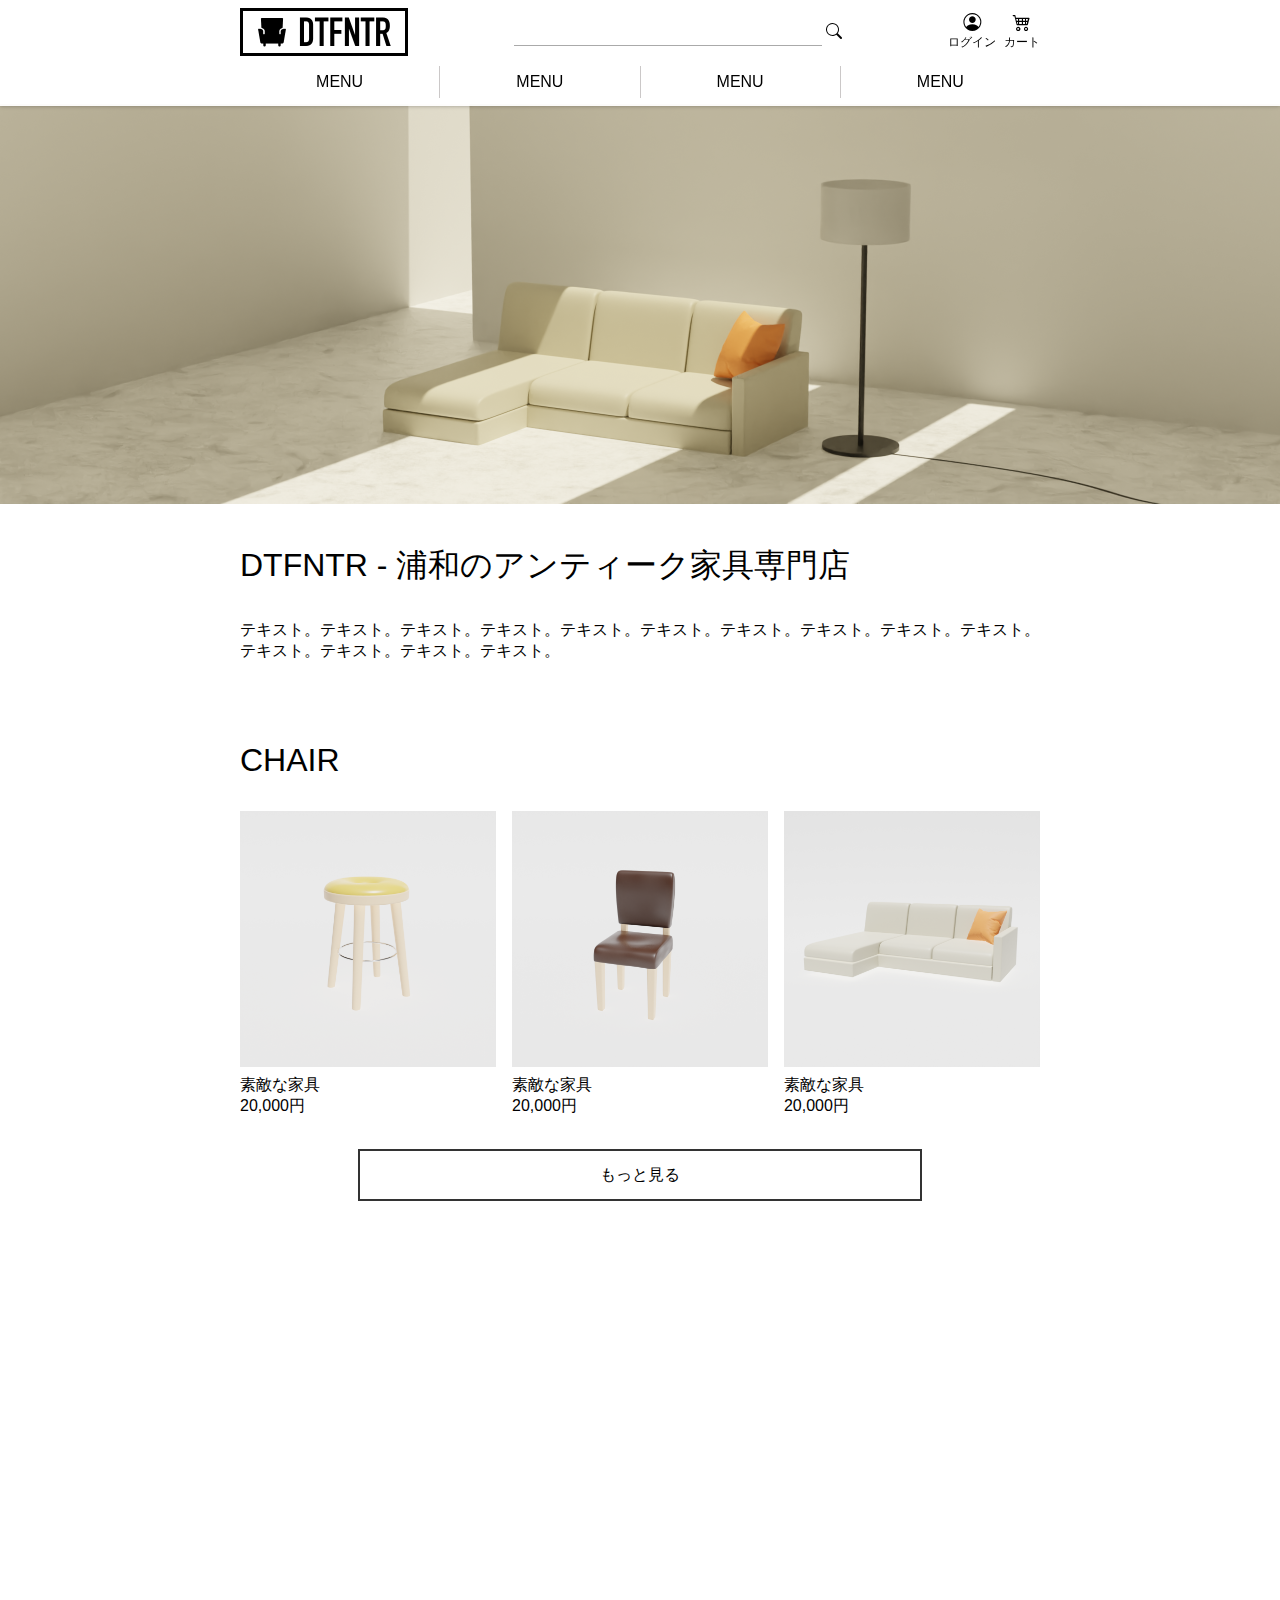
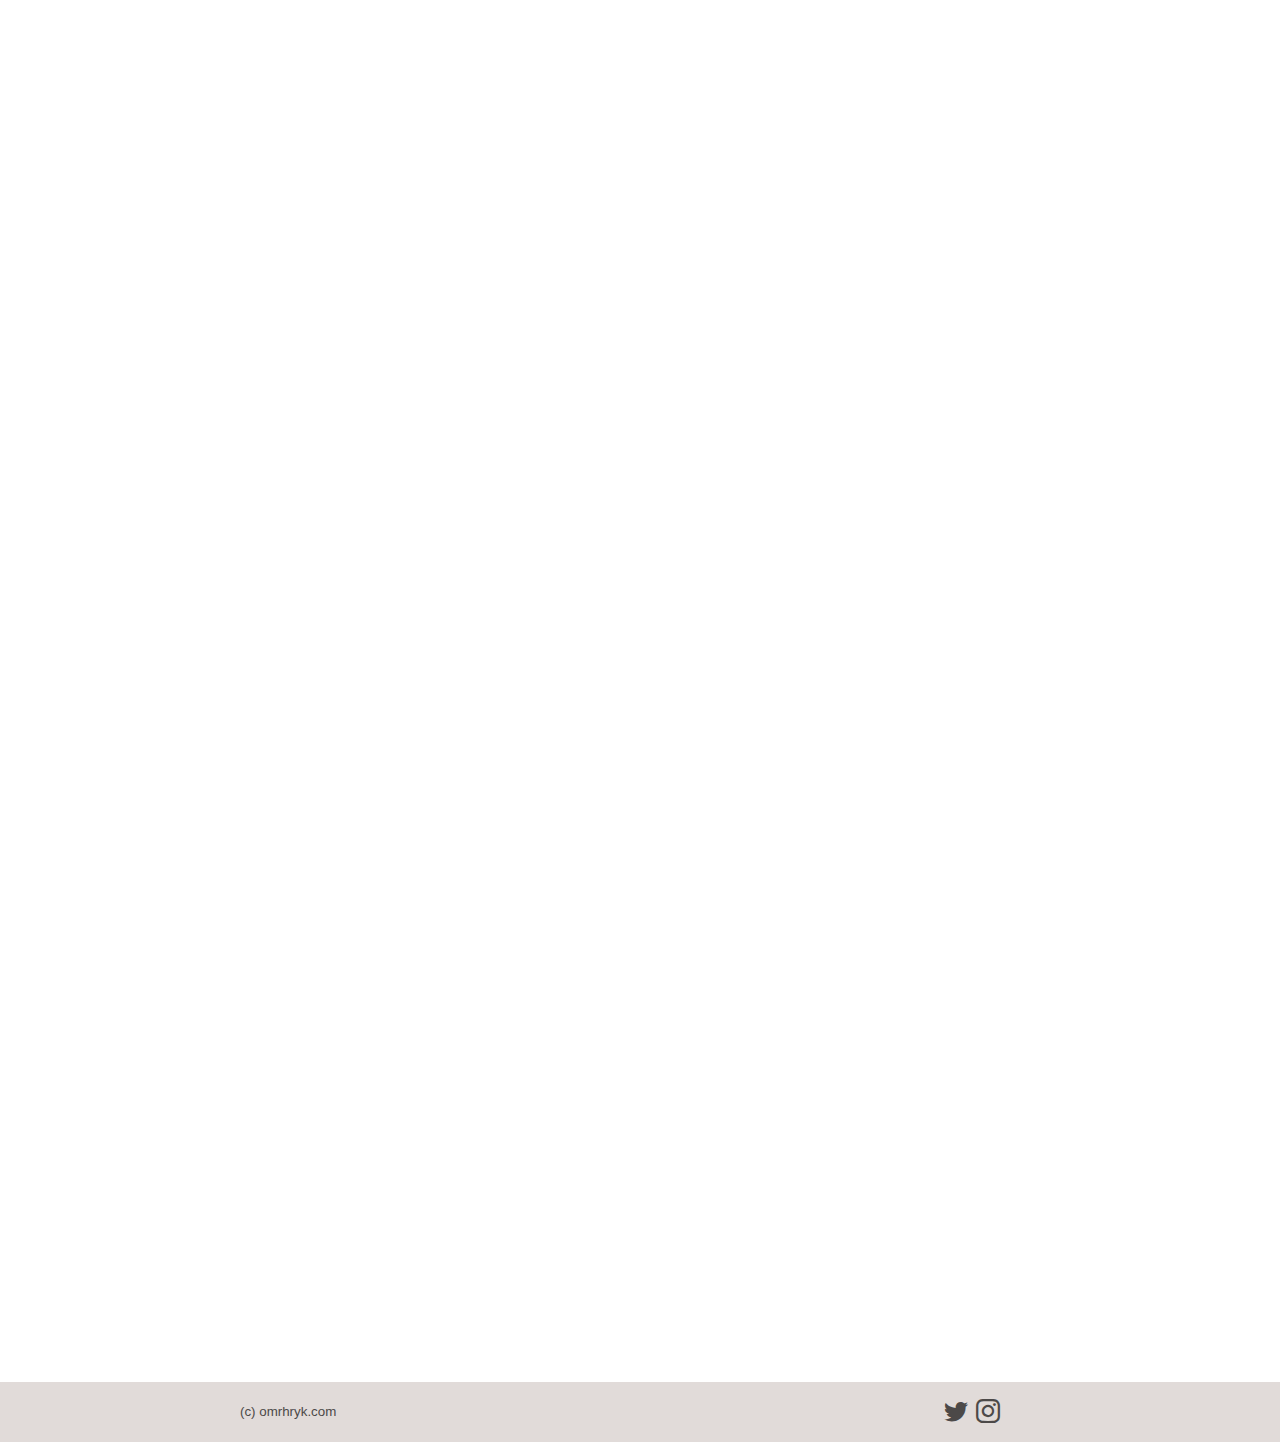
==== index.html @ 19f3b746 "再度やり直し" ====
<!DOCTYPE html>
<html lang="ja">
<head>
  <meta charset="UTF-8">
  <meta http-equiv="X-UA-Compatible" content="IE=edge">
  <meta name="viewport" content="width=device-width, initial-scale=1.0">
  <title>DTFNTR - 浦和のアンティーク家具専門店</title>
  <link rel="icon" href="img/favicon.png">
  <link rel="stylesheet" href="https://cdn.jsdelivr.net/npm/bootstrap-icons@1.5.0/font/bootstrap-icons.css">
  <link rel="stylesheet" href="css/style.css">
</head>
<body>
  <header class="scrolled">
    <div class="container">
      <a href="index.html">
        <h1>
          <img 
            src="img/logo.png" 
            alt="DTFNTR"
            width="168"
            height="48"
            class="pc">
            <img 
            src="img/logo_dark.png" 
            alt="DTFNTR"
            width="168"
            height="48"
            class="sp">
        </h1>
      </a>
      <form action="">
        <input type="text" name="" id="">
        <button><i class="bi bi-search"></i></button>
      </form>
      <nav>
        <ul>
          <li>
            <a href="#">
              <i class="bi bi-person-circle"></i>
              ログイン
            </a>
          </li>
          <li>
            <a href="#">
              <i class="bi bi-cart4"></i>
              カート
            </a>
          </li>
          <li class="sp-menu">
            <a href="#">
              <i class="bi bi-list" id="open"></i>
            </a>
          </li>
        </ul>
      </nav>
    </div>
    <div class="container">
    <ul class="pc-menu">
      <li><a href="#">MENU</a></li>
      <li><a href="#">MENU</a></li>
      <li><a href="#">MENU</a></li>
      <li><a href="#">MENU</a></li>
    </ul>
  </div>
  </header>
  <div class="overlay">
    <i class="bi bi-x" id="close"></i>
    <nav>
      <ul>
        <li><a href="#">MENU</a></li>
        <li><a href="#">MENU</a></li>
        <li><a href="#">MENU</a></li>
        <li><a href="#">MENU</a></li>
      </ul>
    </nav>
  </div>
  <div id="target"></div>
  <section class="hero">
    <img src="img/hero1.png" alt="素敵なソファ" class="current">
    <img src="img/hero2.png" alt="素敵な黒いチェア">
    <img src="img/hero3.png" alt="素敵な2つのチェア">
  </section>

  <section class="products animate">
    <div class="container">
      <h1>DTFNTR - 浦和のアンティーク家具専門店</h1>
      <p class="desc">テキスト。テキスト。テキスト。テキスト。テキスト。テキスト。テキスト。テキスト。テキスト。テキスト。テキスト。テキスト。テキスト。テキスト。</p>
  </section>

  <section class="products animate slide-from-left">
    <div class="container">
      <h1>CHAIR</h1>
      <ul>
        <li>
          <a href="#">
            <img src="img/pic1.png" alt="素敵な家具">
            <h2>素敵な家具</h2>
            <p>20,000円</p>
          </a>
        </li>
        <li>
          <a href="#">
            <img src="img/pic2.png" alt="素敵な家具">
            <h2>素敵な家具</h2>
            <p>20,000円</p>
          </a>
        </li>
        <li>
          <a href="#">
            <img src="img/pic4.png" alt="素敵な家具">
            <h2>素敵な家具</h2>
            <p>20,000円</p>
          </a>
        </li>
      </ul>
      <a href="#" class="more">もっと見る</a>
    </div>
  </section>

  <section class="products animate slide-from-right">
    <div class="container">
      <h1>LIGHT</h1>
      <ul>
        <li>
          <a href="#">
            <img src="img/pic3.png" alt="素敵な家具">
            <h2>素敵な家具</h2>
            <p>20,000円</p>
          </a>
        </li>
      </ul>
      <a href="#" class="more">もっと見る</a>
    </div>
  </section>

  <section class="products animate slide-from-left">
    <div class="container">
      <h1>DESK</h1>
      <ul>
        <li>
          <a href="#">
            <img src="img/pic5.png" alt="素敵な家具">
            <h2>素敵な家具</h2>
            <p>20,000円</p>
          </a>
        </li>
      </ul>
      <a href="#" class="more">もっと見る</a>
    </div>
  </section>

  <section class="products animate slide-from-left">
    <div class="container">
      <h1>FAQ</h1>
      <dl>
        <div>
          <dt>質問です</dt>
          <dd>回答です。回答です。回答です。回答です。回答です。回答です。回答です。回答です。回答です。回答です。回答です。回答です。回答です。</dd>
        </div>
        <div>
          <dt>質問です</dt>
          <dd>回答です。回答です。回答です。回答です。回答です。回答です。回答です。回答です。回答です。回答です。回答です。回答です。回答です。</dd>
        </div>
        <div>
          <dt>質問です</dt>
          <dd>回答です。回答です。回答です。回答です。回答です。回答です。回答です。回答です。回答です。回答です。回答です。回答です。回答です。</dd>
        </div>
      </dl>
    </div>
  </section>

  <section class="products animate voices">
        <div class="container">
          <h1>Customer's Voice</h1>
          <div class="user">
            <div class="comment">
            <p>素晴らしいアプリでした。素晴らしいアプリでした。素晴らしいアプリでした。素晴らしいアプリでした。素晴らしいアプリでした。素晴らしいアプリでした。</p>
            <footer class="v_footer">
              <img src="img/user1.png" alt="アイコン" width="40" height="40">
            <p>会社員（32）</p>
          </footer>
          </div>
          <div class="animate comment delay">
            <p>素晴らしいアプリでした。</p>
            <footer class="v_footer">
              <img src="img/user2.png" alt="アイコン" width="40" height="40">
            <p>学生（21）</p>
          </footer>
        </div>
        <div class="animate comment delay-more">
            <p>素晴らしいアプリでした。素晴らしいアプリでした。素晴らしいアプリでした。素晴らしいアプリでした。</p>
            <footer class="v_footer">
              <img src="img/user3.png" alt="アイコン" width="40" height="40">
            <p>犬（4）</p>
          </footer>
          </div>
        </div>
    </div>
  </section>

  <footer>
    <div class="container">
      <small>(c) omrhryk.com</small>
      <ul>
        <li><a href="#"><i class="bi bi-twitter"></i></a></li>
        <li><a href="#"><i class="bi bi-instagram"></i></a></li>
      </ul>
    </div>
  </footer>
  <a href="#" id="to_top"><i class="bi bi-chevron-double-up"></i></a>
  <script src="js/main.js"></script>
</body>
</html>
---- css/style.css ----
/* common */
body {
  margin: 0;
  font-family: Arial, Helvetica, sans-serif;
  color: #000;
  background:#fff;
}

h1,
h2 {
  margin: 0;
  font-weight: normal;
}

h1 .pc{
  display:block;
}

h1 .sp{
  display:none;
}

p {
  margin: 0;
}

img {
  vertical-align: bottom;
}

.container {
  margin: 0 16px;
  /* outline: 2px solid red; */
}

ul {
  list-style: none;
  margin: 0;
  padding: 0;
}

a {
  text-decoration: none;
  color: inherit;
  transition: opacity .3s;
}

a:hover {
  opacity: .5;
}

.animate{
  opacity: 0;
  transform: translateY(40px);
  transition: opacity .5s, transform .5s;
}

.animate.appear{
  opacity: 1;
  transform: none;
}

/*FAQ DTFNTRの説明*/
dl, .desc{
  margin: 32px 0 0 0;
}

dl > div{
  margin-bottom: 8px;
}

dt{
  padding: 8px;
  cursor: pointer;
  user-select: none;
  position: relative;
}

dt::before{
  content: 'Q.';
}

dt::after{
  content: '＋';
  position: absolute;
  top: 8px;
  right: 16px;
  transition: transform .3s;
}

dl > div.open dt::after{
  transform: rotate(45deg);
}

dd{
  padding: 8px;
  margin: 0;
  display: none;
}

dd::before{
  content: 'A.';
}

dl > div.open dd{
  display: block;
  animation: .3s fadeIn;
}

/*ユーザーの声*/
.voices .comment{
  background:#eee;
  padding: 16px;
  border-radius: 16px;
}

.voices .comment + .comment{
  margin-top: 16px;
}

.voices footer{
  display: flex;
  gap:8px;
  align-items: center;
}

.v_footer{
  background: #eee;
}

.v_footer p{
  color: #000;
}

/*トップへ戻るボタン*/
#to_top{
  position: fixed;
  bottom: 16px;
  right: 16px;
  opacity: 0;
}

#to_top.scrolled{
  opacity: 1;
}

#to_top i{
  font-size: 32px;
  color: #22577a;
}

/* header */
header {
  /* background: #eee; */
  padding: 8px 0;
  position: fixed;
  top: 0;
  width: 100%;
  z-index: 1;
}

header form{
  display: none;
}

header .container {
  display: flex;
  justify-content: space-between;
  align-items: center;
}

header ul {
  display: flex;
}

header nav li a {
  display: flex;
  flex-direction: column;
  font-size: 12px;
  text-align: center;
}

header li a i {
  font-size: 18px;
}

header li + li {
  margin-left: 8px;
}

header input,
header button{
  all:unset;
}

header input{
  border-bottom: 1px solid #aaa;
  padding: 4px;
  width: 300px;
}

header button{
  cursor: pointer;
}

header.scrolled {
  background-color:rgba(255, 255, 255, .95);
  box-shadow: 0 0 4px rgba(0, 0, 0, .3);
}

/* menu */
.pc-menu{
  display: flex;
  margin-top: 10px;
  width: 100%;
}
.pc-menu li{
  border-right:  rgb(203, 200, 200) 1px solid;
  width: calc(100% / 4);
  text-align: center;
  line-height: 32px;
  margin: 0;
  padding: 0;
}
.pc-menu li:last-child{
  border-right: none;
}
.pc-menu li a{
  font-size: 16px;
  display: block;
}

.overlay{
  position: fixed;
  top: 0;
  right: 0;
  bottom: 0;
  left: 0;
  background: rgba(255, 255, 255, 0.95);
  text-align: center;
  padding: 64px;
  opacity: 0;
  pointer-events: none;
  z-index: 2;
  transition: opacity .6s;
}

.overlay.show{
  opacity: 1;
  pointer-events: auto;
}

.overlay #close{
  position: absolute;
  top: 16px;
  right: 16px;
  font-size: 32px;
  cursor: pointer;
}

.overlay li{
  margin-top: 24px;
  opacity: 0;
  transform: translateY(16px);
  transition: opacity .3s, transform .3s;
}

.overlay.show li{
  opacity: 1;
  transform: none;
}

.overlay.show li:nth-child(1){
  transition-delay: .1s;
}

.overlay.show li:nth-child(2){
  transition-delay: .2s;
}

.overlay.show li:nth-child(3){
  transition-delay: .3s;
}

.overlay.show li:nth-child(4){
  transition-delay: .4s;
}

/* hero */
.hero{
  height: 400px;
  padding-top: 104px;
}

.hero img {
  width: 100%;
  height: 400px;
  object-fit: cover;
  position: absolute;
  opacity: 0;
  transition: opacity 1s;
}

.hero img.current{
  opacity: 1;
}

/* products */
.products {
  padding: 80px 0;
  opacity: 0;
  transform: translateY(20px); /*下から*/
  transition: opacity .5s, transform .5s;
}

/* 左から
.products.slide-from-left{
  transform: translateX(-40px);
}
右から
.products.slide-from-right{
  transform: translatex(40px);
} */

.products.appear{
  opacity: 1;
  transform: none;
}

.products ul{
  margin-top: 32px;
  display: flex;
  flex-wrap: wrap;
  gap: 16px;
}

.products .user{
  margin-top: 32px;
  display: flex;
  flex-wrap: nowrap;
  gap: 16px;
}

.products li{
  width: calc((100% - 16px) / 3);
  /* outline: 2px solid blue; */
}

.products li img {
  width: 100%;
}

.products li h2 {
  font-size: 16px;
  margin-top: 8px;
}

.products li a {
  display: block;
}

.products .more{
  display: block;
  width: 70%;
  line-height: 48px;
  border: 2px solid #333;
  text-align: center;
  margin: 32px auto 0;
}

/*footer*/
footer{
  background: #e1dbd9;
  padding: 16px 0;
  color: #4c4948;
}

footer .container{
  display: flex;
  justify-content: space-between;
  align-items: center;
}

foote small{
  font-size: 16px;
}

footer li i{
  font-size: 24px;
}

footer ul{
  display: flex;
  margin-right: 40px;
}

footer li + li{
  margin-left: 8px;
}

/* Dark Mode */
@media(prefers-color-scheme:dark){
  body,footer,header.scrolled,.container,.overlay{
    color: #fff;
    background: #000;
  }
  .comment{
    color: #000;
  }

  h1 .pc{
    display: none;
  }

  h1 .sp{
    display:block;
  }

  .user .comment{
    background: #000;
    border: #fff 2px solid;
  }
  
  .user p{
    color: #fff;
  }

  .v_footer{
    background: #000;
  }

  #to_top i{
    color: #fff;
  }
}

/*small screen*/
@media(max-width:599px){
  .sp-menu i{
    font-size: 32px;
  }

  .sp-menu #open.hide{
    color: #fff;
    }

  .hero{
    padding-top: 64px;
  }

  .pc-menu{
    display: none;
  }

  .products {
    padding: 24px 0;
  }
  
  .products li {
    width: calc((100% - 16px) / 2);
  }

  .voices .comment{
    margin-top: 0;
    margin-bottom: 16px;
  }

  .voices .user{
    display: block;
  }
}

/*mideum screen*/
@media(min-width:600px){
  /* body{
    background: pink;
  } */
  
  .sp-menu{
    display: none;
  }

  .products {
    padding: 40px 0;
  }
  
  .products li,.products .comment {
    width: calc((100% - 32px) / 3);
    display: flex;
    flex-direction: column;
    justify-content: space-between;
  }
  
  .voices .comment + .comment{
    margin-top: 0;
  }
}

/*large screen*/
@media(min-width:800px){
  /* body{
    background: skyblue;
  } */

  header form{
    display:block;
  }

  .container{
    width: calc(100% - 32px);
    margin: 0 auto;
    max-width: 800px;
  }

  .animate.delay {
    transition-delay: .3s;
  }

  .animate.delay-more {
    transition-delay: .6s;
  }
}

@keyframes fadeIn{
  0%{
    opacity: 0;
    transform: translateY(-10px);
  }

  100%{
    opacity: 1;
    transform: none;
  }
}
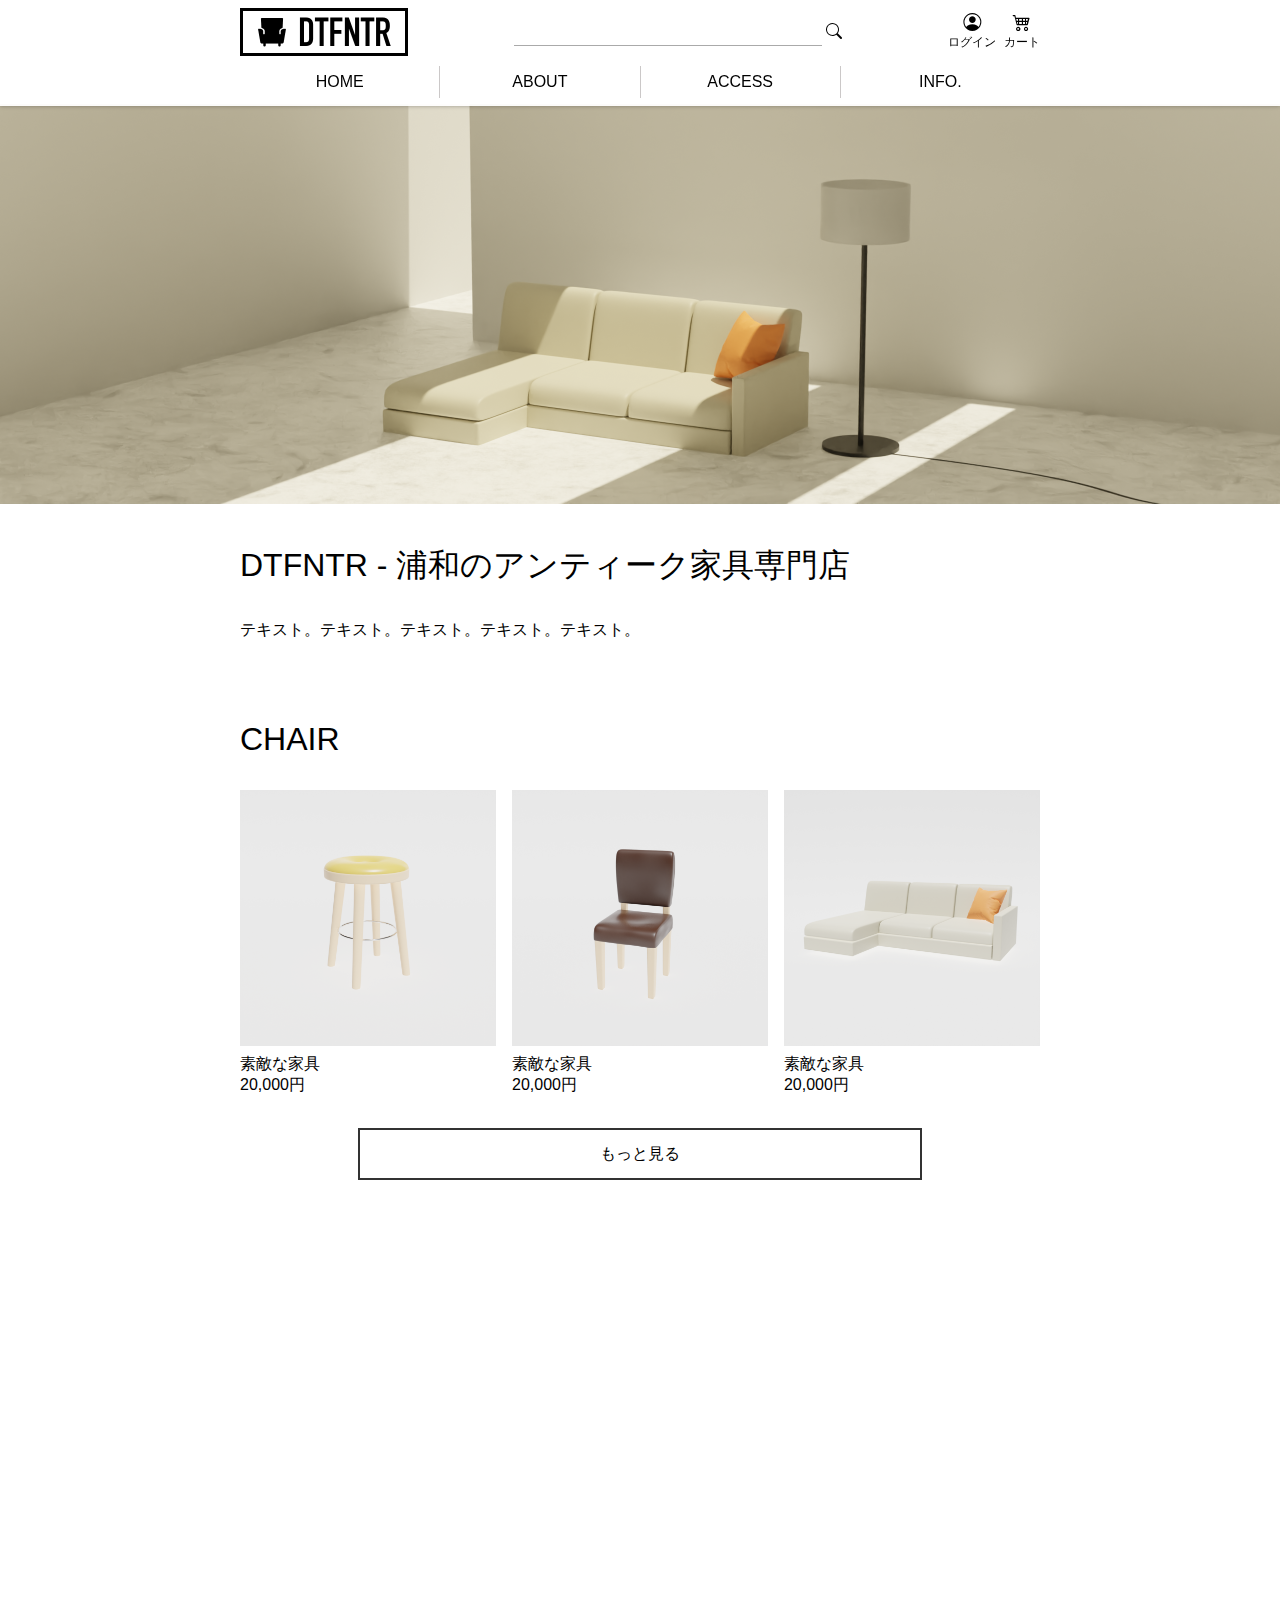
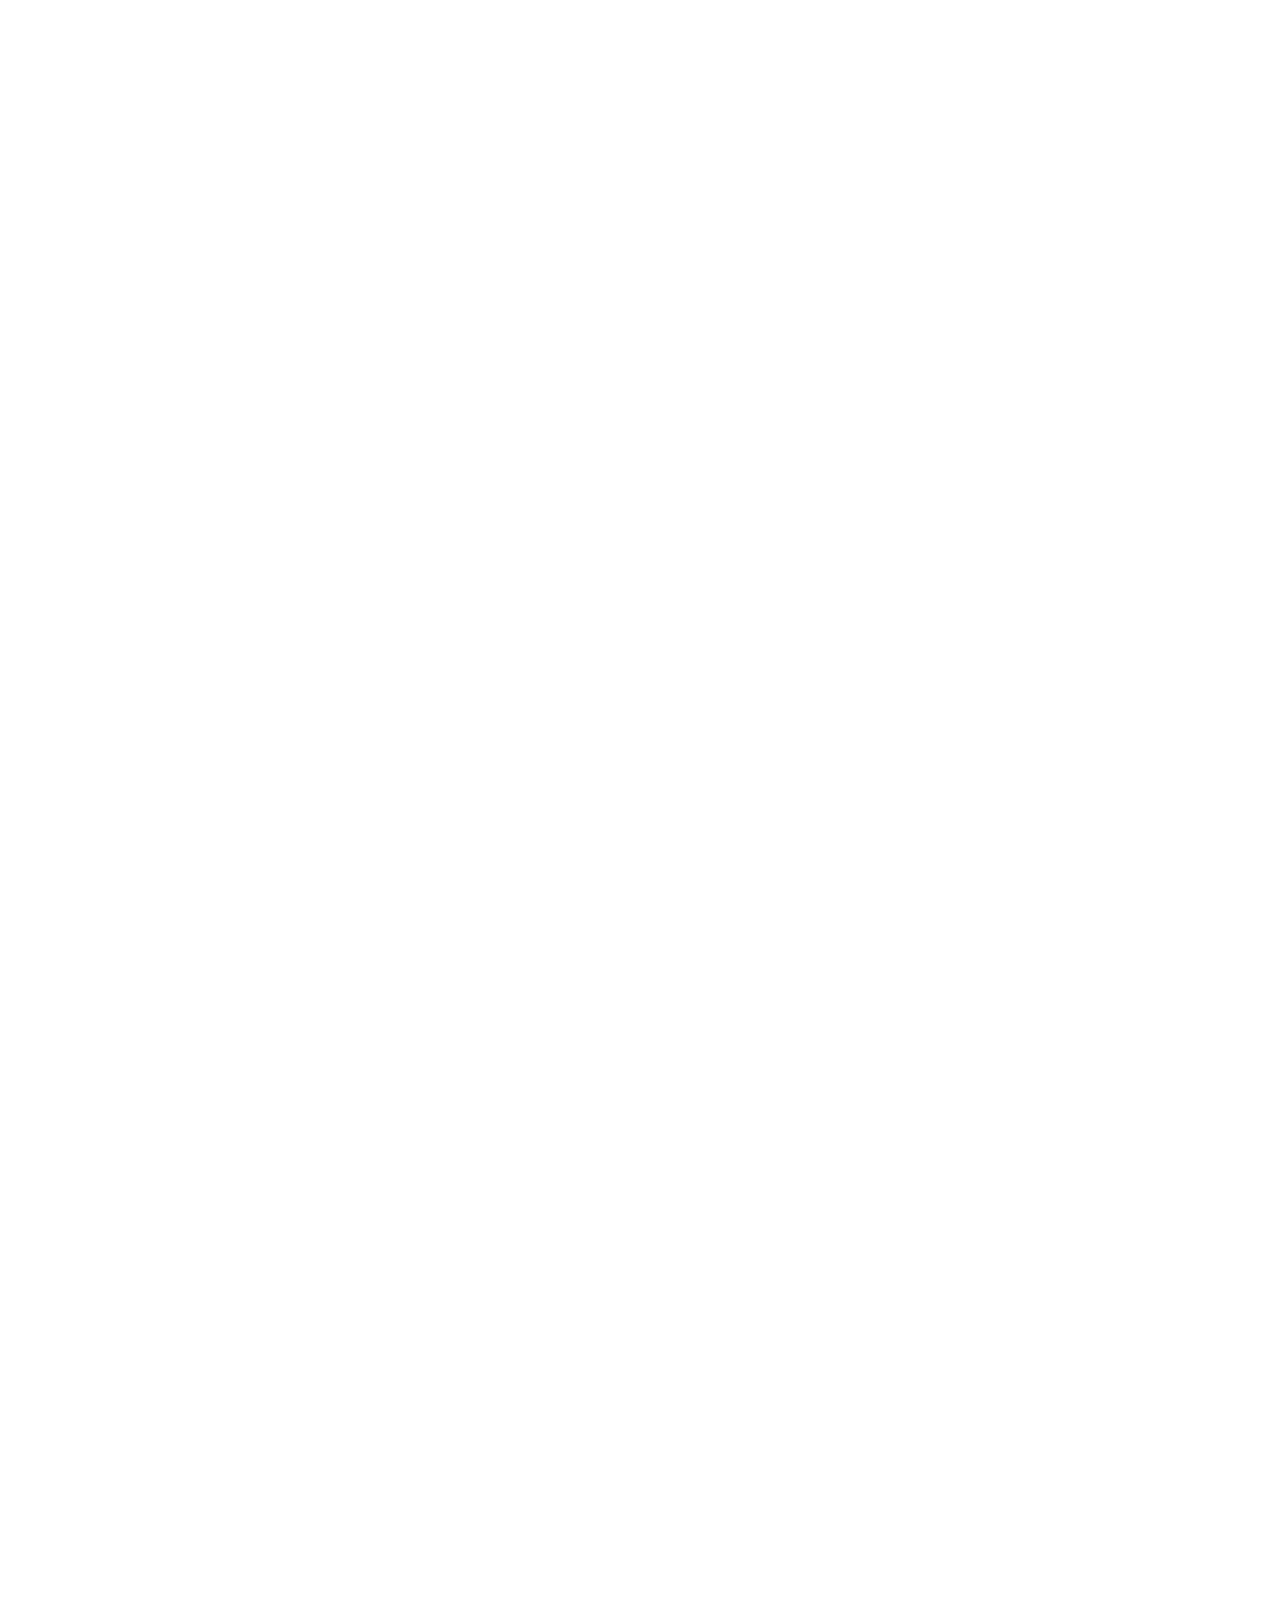
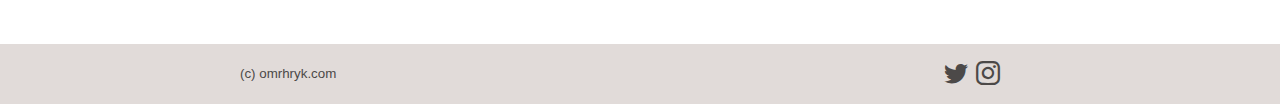
==== commit 8398083b: "リンク修正" ====
--- a/index.html
+++ b/index.html
@@ -12,7 +12,7 @@
 <body>
   <header class="scrolled">
     <div class="container">
-      <a href="index.html">
+      <a href="https://omurais.github.io/lessons/">
         <h1>
           <img 
             src="img/logo.png" 
@@ -56,10 +56,10 @@
     </div>
     <div class="container">
     <ul class="pc-menu">
-      <li><a href="#">MENU</a></li>
-      <li><a href="#">MENU</a></li>
-      <li><a href="#">MENU</a></li>
-      <li><a href="#">MENU</a></li>
+      <li><a href="#">HOME</a></li>
+      <li><a href="html/about.html">ABOUT</a></li>
+      <li><a href="access.html">ACCESS</a></li>
+      <li><a href="info.html">INFO.</a></li>
     </ul>
   </div>
   </header>
@@ -67,10 +67,10 @@
     <i class="bi bi-x" id="close"></i>
     <nav>
       <ul>
-        <li><a href="#">MENU</a></li>
-        <li><a href="#">MENU</a></li>
-        <li><a href="#">MENU</a></li>
-        <li><a href="#">MENU</a></li>
+        <li><a href="#">HOME</a></li>
+        <li><a href="html/about.html">ABOUT</a></li>
+        <li><a href="access.html">ACCESS</a></li>
+        <li><a href="info.html">INFO.</a></li>
       </ul>
     </nav>
   </div>
@@ -84,7 +84,7 @@
   <section class="products animate">
     <div class="container">
       <h1>DTFNTR - 浦和のアンティーク家具専門店</h1>
-      <p class="desc">テキスト。テキスト。テキスト。テキスト。テキスト。テキスト。テキスト。テキスト。テキスト。テキスト。テキスト。テキスト。テキスト。テキスト。</p>
+      <p class="desc">テキスト。テキスト。テキスト。テキスト。テキスト。</p>
   </section>
 
   <section class="products animate slide-from-left">
@@ -148,6 +148,53 @@
       <a href="#" class="more">もっと見る</a>
     </div>
   </section>
+  
+  <div class="container animate">
+    <ul class="menu">
+      <li><a href="#" class="active" data-id="about">サイトの概要</a></li>
+      <li><a href="#" data-id="service">サービス内容</a></li>
+      <li><a href="#" data-id="contact">お問い合わせ</a></li>
+    </ul>
+
+    <section class="content active" id="about">
+      サイトの概要。サイトの概要。サイトの概要。サイトの概要。サイトの概要。サイトの概要。サイトの概要。サイトの概要。サイトの概要。サイトの概要。サイトの概要。サイトの概要。
+    </section>
+    <section class="content" id="service">
+      サービス内容。サービス内容。サービス内容。サービス内容。サービス内容。サービス内容。サービス内容。サービス内容。サービス内容。サービス内容。サービス内容。サービス内容。
+    </section>
+    <section class="content" id="contact">
+      お問い合わせ。お問い合わせ。お問い合わせ。お問い合わせ。お問い合わせ。お問い合わせ。お問い合わせ。お問い合わせ。お問い合わせ。お問い合わせ。お問い合わせ。お問い合わせ。
+    </section>
+  </div>
+
+  <section class="products animate voices">
+    <div class="container">
+      <h1>Customer's Voice</h1>
+      <div class="user">
+        <div class="comment">
+        <p>素晴らしいアプリでした。素晴らしいアプリでした。素晴らしいアプリでした。素晴らしいアプリでした。素晴らしいアプリでした。素晴らしいアプリでした。</p>
+        <footer class="v_footer">
+          <img src="img/user1.png" alt="アイコン" width="40" height="40">
+        <p>会社員（32）</p>
+      </footer>
+      </div>
+      <div class="animate comment delay">
+        <p>素晴らしいアプリでした。</p>
+        <footer class="v_footer">
+          <img src="img/user2.png" alt="アイコン" width="40" height="40">
+        <p>学生（21）</p>
+      </footer>
+    </div>
+    <div class="animate comment delay-more">
+        <p>素晴らしいアプリでした。素晴らしいアプリでした。素晴らしいアプリでした。素晴らしいアプリでした。</p>
+        <footer class="v_footer">
+          <img src="img/user3.png" alt="アイコン" width="40" height="40">
+        <p>犬（4）</p>
+      </footer>
+      </div>
+    </div>
+</div>
+</section>
 
   <section class="products animate slide-from-left">
     <div class="container">
@@ -169,35 +216,6 @@
     </div>
   </section>
 
-  <section class="products animate voices">
-        <div class="container">
-          <h1>Customer's Voice</h1>
-          <div class="user">
-            <div class="comment">
-            <p>素晴らしいアプリでした。素晴らしいアプリでした。素晴らしいアプリでした。素晴らしいアプリでした。素晴らしいアプリでした。素晴らしいアプリでした。</p>
-            <footer class="v_footer">
-              <img src="img/user1.png" alt="アイコン" width="40" height="40">
-            <p>会社員（32）</p>
-          </footer>
-          </div>
-          <div class="animate comment delay">
-            <p>素晴らしいアプリでした。</p>
-            <footer class="v_footer">
-              <img src="img/user2.png" alt="アイコン" width="40" height="40">
-            <p>学生（21）</p>
-          </footer>
-        </div>
-        <div class="animate comment delay-more">
-            <p>素晴らしいアプリでした。素晴らしいアプリでした。素晴らしいアプリでした。素晴らしいアプリでした。</p>
-            <footer class="v_footer">
-              <img src="img/user3.png" alt="アイコン" width="40" height="40">
-            <p>犬（4）</p>
-          </footer>
-          </div>
-        </div>
-    </div>
-  </section>
-
   <footer>
     <div class="container">
       <small>(c) omrhryk.com</small>
@@ -209,5 +227,6 @@
   </footer>
   <a href="#" id="to_top"><i class="bi bi-chevron-double-up"></i></a>
   <script src="js/main.js"></script>
+  <script src="js/index.js"></script>
 </body>
 </html>--- a/css/style.css
+++ b/css/style.css
@@ -368,6 +368,39 @@
   margin: 32px auto 0;
 }
 
+/* タブメニュー */
+.menu{
+  display: flex;
+  margin-top: 32px;
+}
+
+.menu li a{
+  width: 100px;
+  display: inline-block;
+  text-align: center;
+  padding: 8px;
+  text-decoration: none;
+  border-radius: 4px 4px 0 0;
+}
+
+.menu li a.active{
+  background: #eee;
+  pointer-events: none;
+}
+
+.content.active{
+  background: #eee;
+  display: block;
+  min-height: 150px;
+  padding: 16px;
+}
+
+.content{
+  display: none;
+  border-radius: 0 0 4px 4px;
+  margin-bottom: 32px;
+}
+
 /*footer*/
 footer{
   background: #e1dbd9;
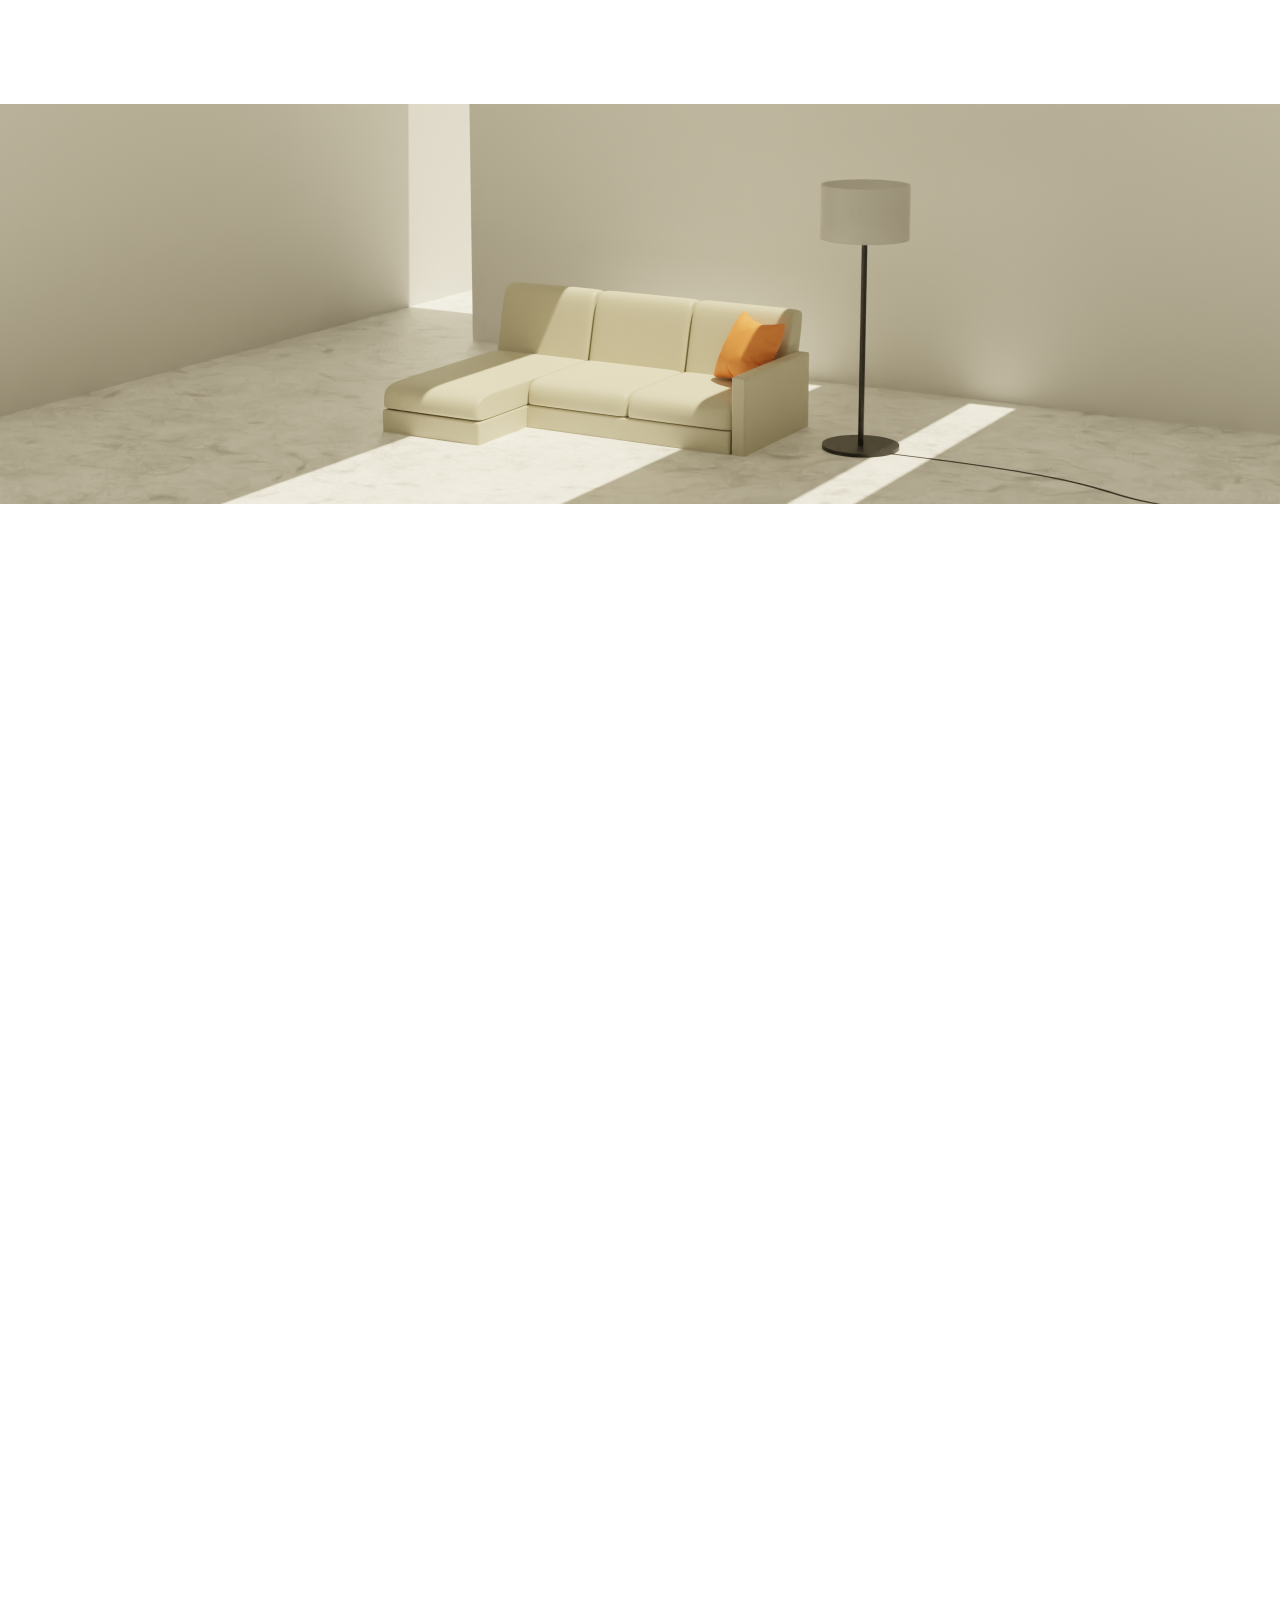
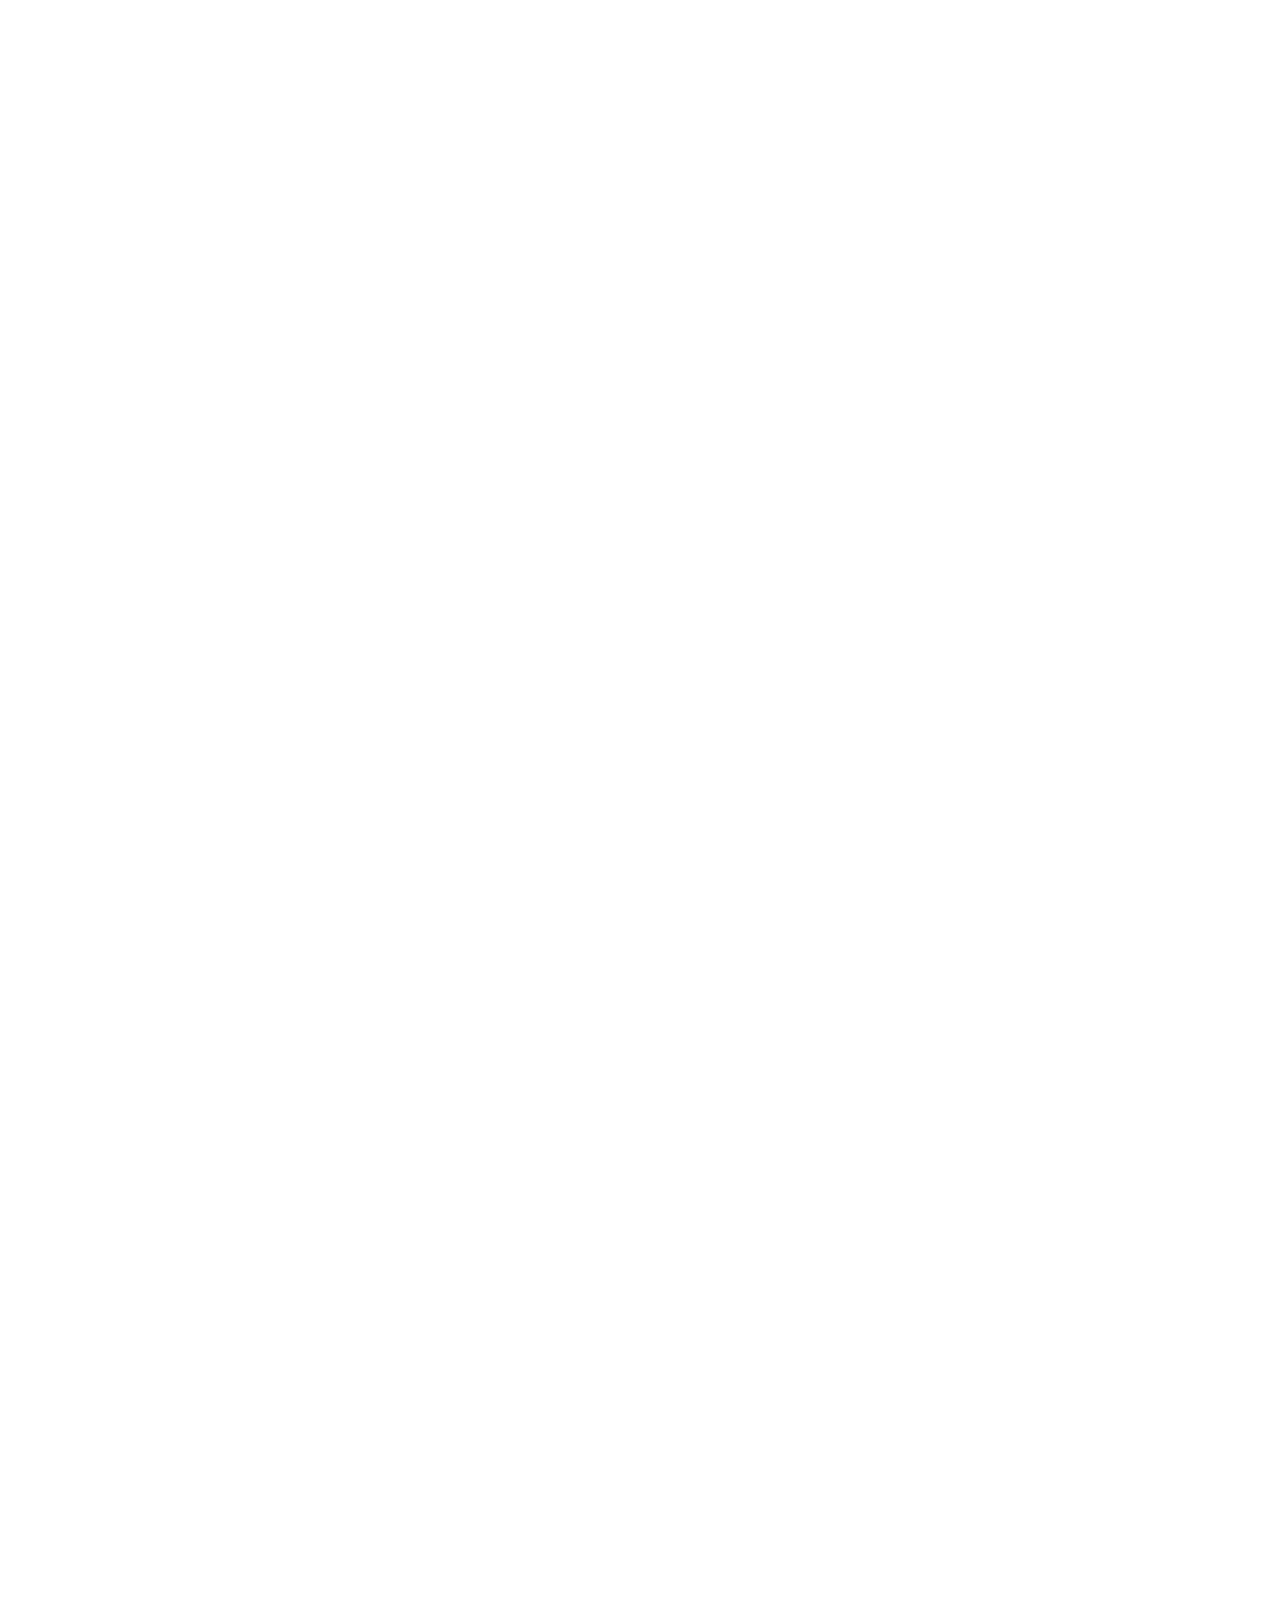
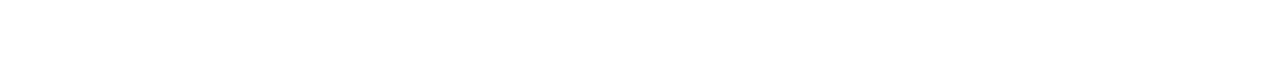
==== commit 9a9eb1e3: "h1修正" ====
--- a/index.html
+++ b/index.html
@@ -10,7 +10,8 @@
   <link rel="stylesheet" href="css/style.css">
 </head>
 <body>
-  <header class="scrolled">
+  <div id="header"><!-- ここにheader.htmlが読み込まれる --></div>
+  <!-- <header class="scrolled">
     <div class="container">
       <a href="https://omurais.github.io/lessons/">
         <h1>
@@ -62,7 +63,7 @@
       <li><a href="info.html">INFO.</a></li>
     </ul>
   </div>
-  </header>
+  </header> -->
   <div class="overlay">
     <i class="bi bi-x" id="close"></i>
     <nav>
@@ -216,17 +217,19 @@
     </div>
   </section>
 
-  <footer>
-    <div class="container">
-      <small>(c) omrhryk.com</small>
-      <ul>
-        <li><a href="#"><i class="bi bi-twitter"></i></a></li>
-        <li><a href="#"><i class="bi bi-instagram"></i></a></li>
-      </ul>
-    </div>
-  </footer>
+  <div id="footer"><!-- ここにheader.htmlが読み込まれる --></div>
   <a href="#" id="to_top"><i class="bi bi-chevron-double-up"></i></a>
   <script src="js/main.js"></script>
   <script src="js/index.js"></script>
+  <script src="https://code.jquery.com/jquery-3.6.1.js" integrity="sha256-3zlB5s2uwoUzrXK3BT7AX3FyvojsraNFxCc2vC/7pNI=" crossorigin="anonymous"></script>
+  <script>
+    $(function(){
+        $('#header').load('header.html'); // #headerにheader.htmlを読み込む
+    });
+
+    $(function(){
+        $('#footer').load('footer.html'); // #footerにfooter.htmlを読み込む
+    });
+</script>
 </body>
 </html>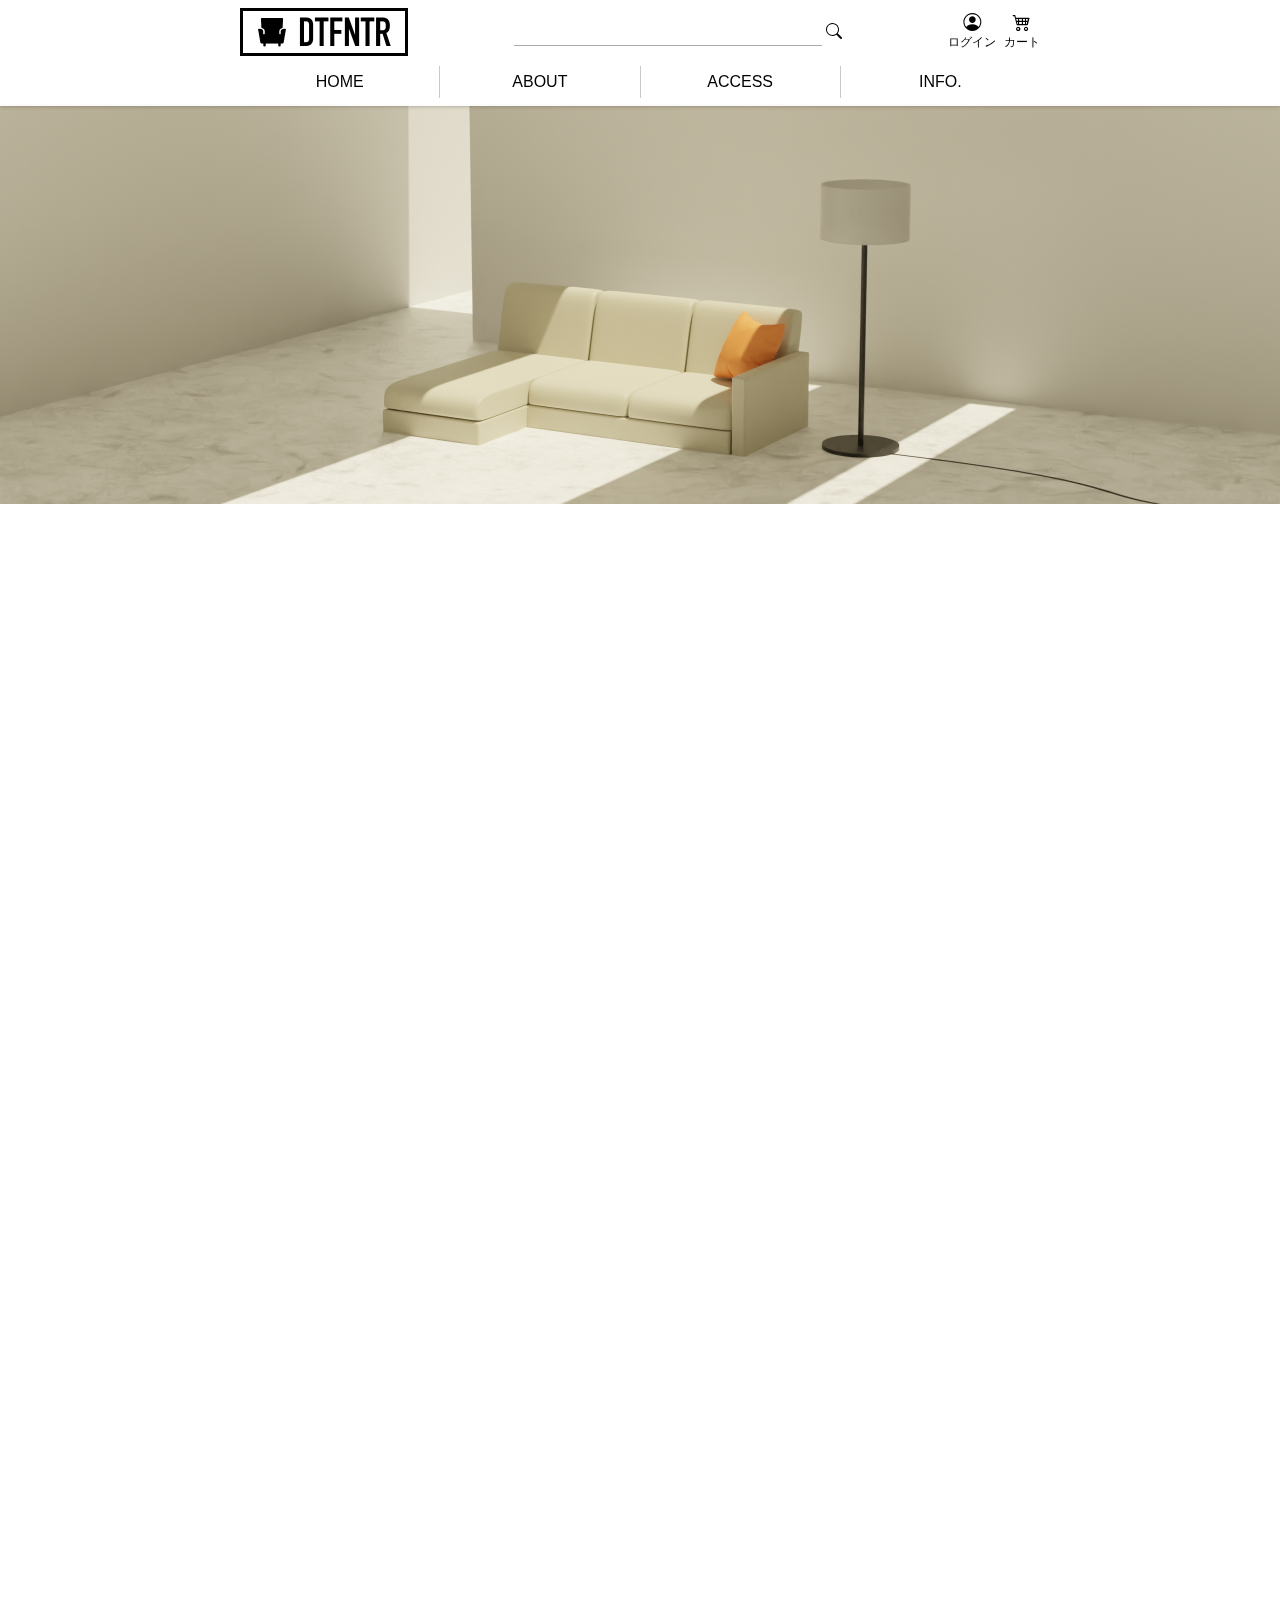
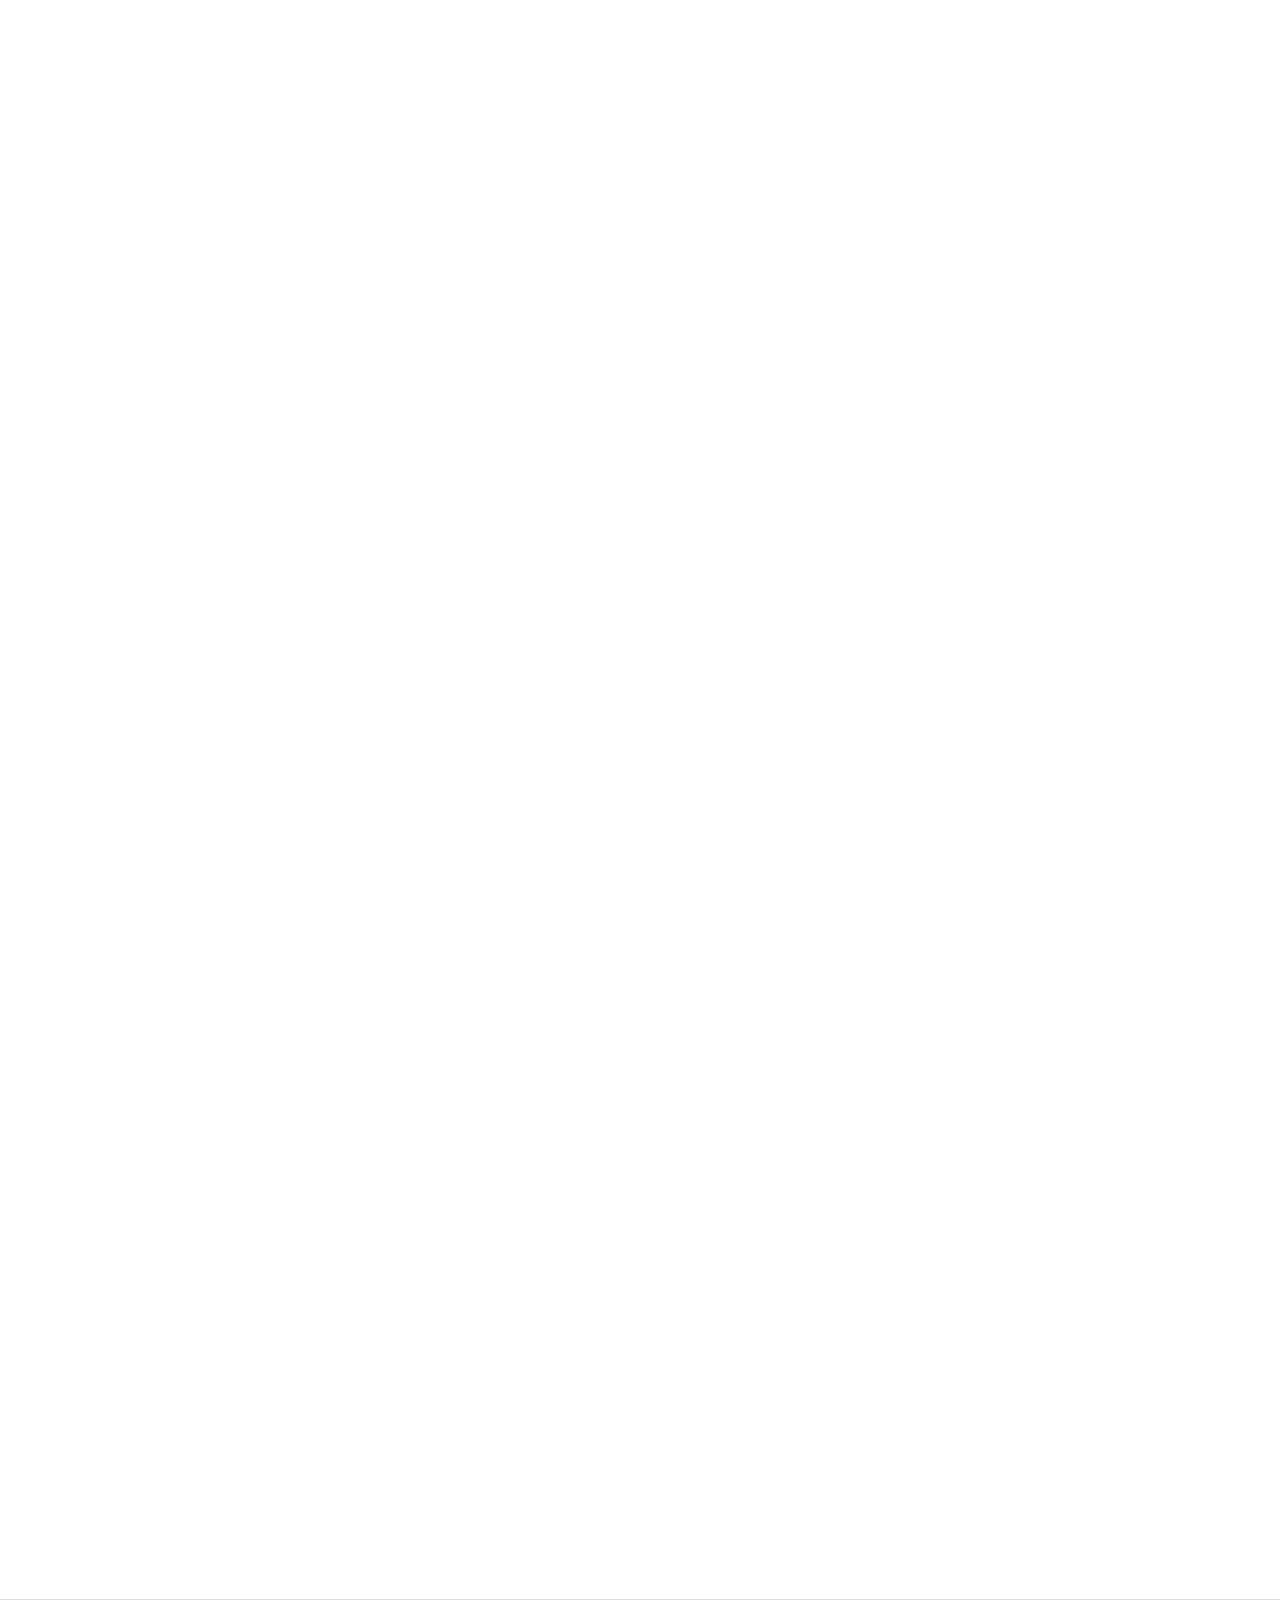
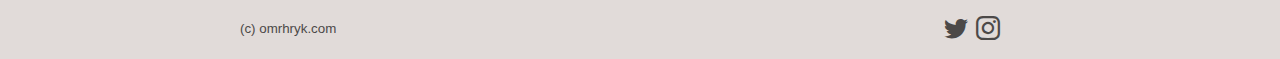
==== commit f6556b97: "質問修正とheader共通化" ====
--- a/index.html
+++ b/index.html
@@ -10,71 +10,7 @@
   <link rel="stylesheet" href="css/style.css">
 </head>
 <body>
-  <div id="header"><!-- ここにheader.htmlが読み込まれる --></div>
-  <!-- <header class="scrolled">
-    <div class="container">
-      <a href="https://omurais.github.io/lessons/">
-        <h1>
-          <img 
-            src="img/logo.png" 
-            alt="DTFNTR"
-            width="168"
-            height="48"
-            class="pc">
-            <img 
-            src="img/logo_dark.png" 
-            alt="DTFNTR"
-            width="168"
-            height="48"
-            class="sp">
-        </h1>
-      </a>
-      <form action="">
-        <input type="text" name="" id="">
-        <button><i class="bi bi-search"></i></button>
-      </form>
-      <nav>
-        <ul>
-          <li>
-            <a href="#">
-              <i class="bi bi-person-circle"></i>
-              ログイン
-            </a>
-          </li>
-          <li>
-            <a href="#">
-              <i class="bi bi-cart4"></i>
-              カート
-            </a>
-          </li>
-          <li class="sp-menu">
-            <a href="#">
-              <i class="bi bi-list" id="open"></i>
-            </a>
-          </li>
-        </ul>
-      </nav>
-    </div>
-    <div class="container">
-    <ul class="pc-menu">
-      <li><a href="#">HOME</a></li>
-      <li><a href="html/about.html">ABOUT</a></li>
-      <li><a href="access.html">ACCESS</a></li>
-      <li><a href="info.html">INFO.</a></li>
-    </ul>
-  </div>
-  </header> -->
-  <div class="overlay">
-    <i class="bi bi-x" id="close"></i>
-    <nav>
-      <ul>
-        <li><a href="#">HOME</a></li>
-        <li><a href="html/about.html">ABOUT</a></li>
-        <li><a href="access.html">ACCESS</a></li>
-        <li><a href="info.html">INFO.</a></li>
-      </ul>
-    </nav>
-  </div>
+  <div id="header"><!--ここにheader.htmlが読み込まれる--></div>
   <div id="target"></div>
   <section class="hero">
     <img src="img/hero1.png" alt="素敵なソファ" class="current">
@@ -209,26 +145,20 @@
           <dt>質問です</dt>
           <dd>回答です。回答です。回答です。回答です。回答です。回答です。回答です。回答です。回答です。回答です。回答です。回答です。回答です。</dd>
         </div>
-        <div>
-          <dt>質問です</dt>
-          <dd>回答です。回答です。回答です。回答です。回答です。回答です。回答です。回答です。回答です。回答です。回答です。回答です。回答です。</dd>
-        </div>
       </dl>
     </div>
   </section>
 
-  <div id="footer"><!-- ここにheader.htmlが読み込まれる --></div>
+  <div id="footer"><!--ここにfooter.htmlが読み込まれる--></div>
   <a href="#" id="to_top"><i class="bi bi-chevron-double-up"></i></a>
   <script src="js/main.js"></script>
   <script src="js/index.js"></script>
-  <script src="https://code.jquery.com/jquery-3.6.1.js" integrity="sha256-3zlB5s2uwoUzrXK3BT7AX3FyvojsraNFxCc2vC/7pNI=" crossorigin="anonymous"></script>
-  <script>
+  <script src="js/faq.js"></script>
+  <script src="js/jquery-3.6.1.min.js"></script>
+<script>
     $(function(){
-        $('#header').load('header.html'); // #headerにheader.htmlを読み込む
-    });
-
-    $(function(){
-        $('#footer').load('footer.html'); // #footerにfooter.htmlを読み込む
+        $('#header').load('common/header.html'); // #headerにheader.htmlを読み込む
+        $('#footer').load('common/footer.html'); // #footerにfooter.htmlを読み込む
     });
 </script>
 </body>
--- a/css/style.css
+++ b/css/style.css
@@ -88,7 +88,7 @@
   transition: transform .3s;
 }
 
-dl > div.open dt::after{
+dl > div.faq_open dt::after{
   transform: rotate(45deg);
 }
 
@@ -102,7 +102,7 @@
   content: 'A.';
 }
 
-dl > div.open dd{
+dl > div.faq_open dd{
   display: block;
   animation: .3s fadeIn;
 }
@@ -156,7 +156,7 @@
   position: fixed;
   top: 0;
   width: 100%;
-  z-index: 1;
+  z-index: 2;
 }
 
 header form{
@@ -241,7 +241,7 @@
   padding: 64px;
   opacity: 0;
   pointer-events: none;
-  z-index: 2;
+  z-index: 3;
   transition: opacity .6s;
 }
 
@@ -374,8 +374,12 @@
   margin-top: 32px;
 }
 
+.menu li{
+  width: calc(100% / 3);
+}
+
 .menu li a{
-  width: 100px;
+  width: calc(100% - 16px);
   display: inline-block;
   text-align: center;
   padding: 8px;
@@ -401,6 +405,74 @@
   margin-bottom: 32px;
 }
 
+/* about */
+section.about{
+  padding-top: 120px;
+}
+
+#ab_open{
+  cursor: pointer;
+  width: 200px;
+  border: 1px solid #ccc;
+  border-radius: 4px;
+  text-align: center;
+  padding: 12px 0;
+  margin: 16px auto 40px;
+}
+
+#ab_close {
+  cursor: pointer;
+  width: 16px;
+  height: 16px;
+  border: 1px solid #ccc;
+  border-radius: 4px;
+  padding: 8px;
+  margin: 0 0 16px auto;
+}
+
+#ab_open:hover,#ab_close:hover{
+  background: #eee;
+  transition: .5s;
+}
+
+#ab_mask {
+  background: rgba(0, 0, 0, 0.4);
+  position: fixed;
+  top: 0;
+  bottom: 0;
+  right: 0;
+  left: 0;
+  z-index: 2;
+}
+
+#ab_mask.hidden{
+  display: none;
+}
+
+#ab_modal {
+  background: #fff;
+  width: 300px;
+  padding: 0;
+  border-radius: 4px;
+  position: absolute;
+  top: 136px;
+  left: 0;
+  right: 0;
+  margin: 0 auto;
+  z-index: 2;
+  transition: 1s;
+  opacity: 1;
+}
+
+#ab_modal > p {
+  margin: 0 0 20px;
+  padding: 8px 16px;
+}
+
+#ab_modal.hidden{
+  display: none;
+}
+
 /*footer*/
 footer{
   background: #e1dbd9;
@@ -429,42 +501,6 @@
 
 footer li + li{
   margin-left: 8px;
-}
-
-/* Dark Mode */
-@media(prefers-color-scheme:dark){
-  body,footer,header.scrolled,.container,.overlay{
-    color: #fff;
-    background: #000;
-  }
-  .comment{
-    color: #000;
-  }
-
-  h1 .pc{
-    display: none;
-  }
-
-  h1 .sp{
-    display:block;
-  }
-
-  .user .comment{
-    background: #000;
-    border: #fff 2px solid;
-  }
-  
-  .user p{
-    color: #fff;
-  }
-
-  .v_footer{
-    background: #000;
-  }
-
-  #to_top i{
-    color: #fff;
-  }
 }
 
 /*small screen*/
@@ -564,4 +600,45 @@
     opacity: 1;
     transform: none;
   }
+}
+
+/* Dark Mode */
+@media(prefers-color-scheme:dark){
+  body,footer,header.scrolled,.container,.overlay{
+    color: #fff;
+    background: #000;
+  }
+
+  .menu li a.active,.content.active{
+    background:rgb(100, 99, 99);
+  }
+
+  .comment{
+    color: #000;
+  }
+
+  h1 .pc{
+    display: none;
+  }
+
+  h1 .sp{
+    display:block;
+  }
+
+  .user .comment,#ab_modal{
+    background: #000;
+    border: #fff 2px solid;
+  }
+  
+  .user p{
+    color: #fff;
+  }
+
+  .v_footer{
+    background: #000;
+  }
+
+  #to_top i{
+    color: #fff;
+  }
 }